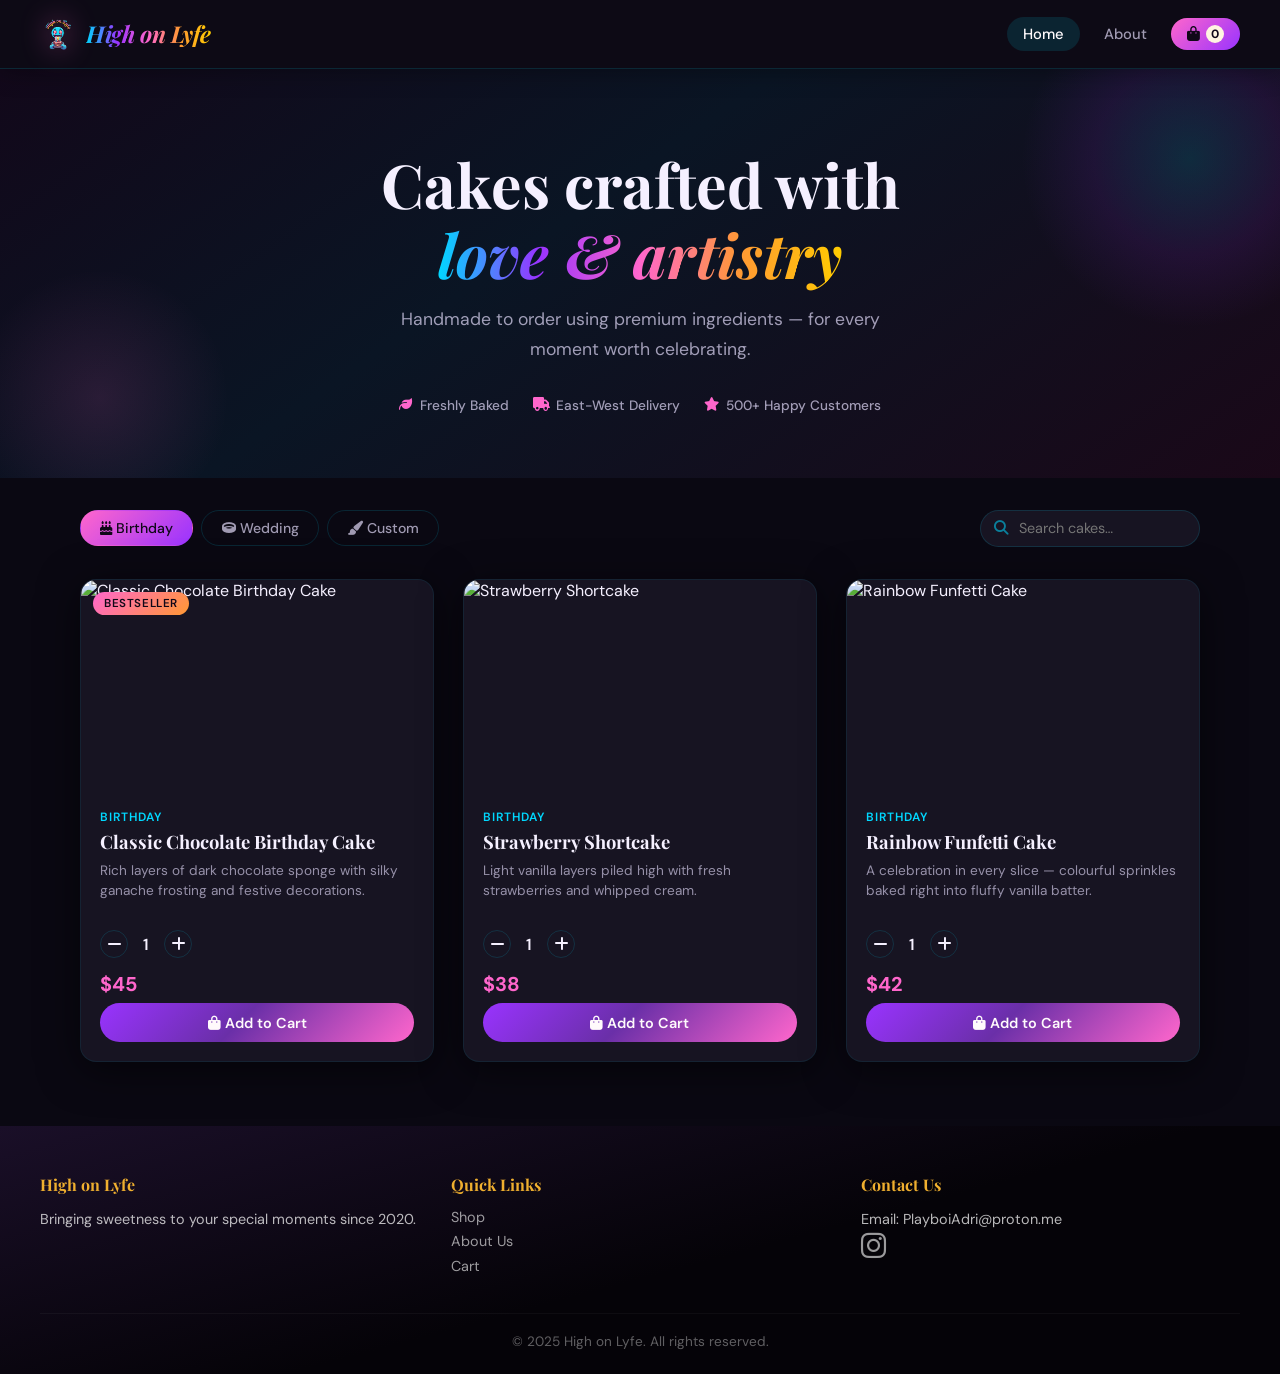
==== index.html @ c01b578d "Add files via upload" ====
<!DOCTYPE html>
<html lang="en">
<head>
  <meta charset="UTF-8">
  <meta name="viewport" content="width=device-width, initial-scale=1.0">
  <title>High on Lyfe— Artisan Cake Shop</title>
  <link rel="icon" type="image/png" href="img/Logo.png">
  <link rel="stylesheet" href="https://cdnjs.cloudflare.com/ajax/libs/font-awesome/6.4.0/css/all.min.css">
  <link rel="stylesheet" href="css/common.css">
  <link rel="stylesheet" href="css/index.css">
</head>
<body>
  <nav class="navbar">
    <div class="nav-brand">
      <a href="index.html" class="brand-lockup" aria-label="High on Lyfe home">
        <img class="brand-logo-img" src="img/Logo.png" alt="" decoding="async">
        <span class="brand-name" aria-hidden="true">High on Lyfe</span>
      </a>
    </div>
    <div class="nav-links">
      <a href="index.html" class="active">Home</a>
      <a href="about.html">About</a>
      <div class="cart-icon"><a href="cart.html"><i class="fas fa-shopping-bag"></i><span class="cart-count">0</span></a></div>
    </div>
  </nav>
  <section class="hero">
    <div class="hero-text">
      <h2>Cakes crafted with<br><em>love &amp; artistry</em></h2>
      <p>Handmade to order using premium ingredients — for every moment worth celebrating.</p>
    </div>
    <div class="hero-badges">
      <span><i class="fas fa-leaf"></i> Freshly Baked</span>
      <span><i class="fas fa-truck"></i> East-West Delivery</span>
      <span><i class="fas fa-star"></i> 500+ Happy Customers</span>
    </div>
  </section>
  <div class="filters-wrapper">
    <div class="category-tabs">
      <button class="tab-btn active" data-category="birthday"><i class="fas fa-birthday-cake"></i> Birthday</button>
      <button class="tab-btn" data-category="wedding"><i class="fas fa-ring"></i> Wedding</button>
      <button class="tab-btn" data-category="custom"><i class="fas fa-paint-brush"></i> Custom</button>
    </div>
    <div class="search-box">
      <i class="fas fa-search"></i>
      <input type="text" id="search" placeholder="Search cakes…">
    </div>
  </div>
  <section class="products-section">
    <div class="products-grid" id="products-container"></div>
  </section>
  <footer>
    <div class="footer-content">
      <div class="footer-section"><h3>High on Lyfe</h3><p>Bringing sweetness to your special moments since 2020.</p></div>
      <div class="footer-section"><h3>Quick Links</h3><a href="index.html">Shop</a><a href="about.html">About Us</a><a href="cart.html">Cart</a></div>
      <div class="footer-section"><h3>Contact Us</h3><p>Email: PlayboiAdri@proton.me</p><a class="btn text-white btn-floating m-1"  href="https://www.instagram.com/ss00ss62?igsh=OXA2djl1YWgwNTIw" role="button">
        <i class="fab fa-instagram fa-2x"></i></a></div>
    </div>
    <div class="footer-bottom"><p>&copy; 2025 High on Lyfe. All rights reserved.</p></div>
  </footer>
  <script>const products = [
  { id:1, title:'Classic Chocolate Birthday Cake', category:'birthday', price:45, description:'Rich layers of dark chocolate sponge with silky ganache frosting and festive decorations.', image:'https://images.unsplash.com/photo-1578985545062-69928b1d9587?auto=format&fit=crop&w=600', badge:'Bestseller' },
  { id:2, title:'Strawberry Shortcake', category:'birthday', price:38, description:'Light vanilla layers piled high with fresh strawberries and whipped cream.', image:'https://images.unsplash.com/photo-1565958011703-44f9829ba187?auto=format&fit=crop&w=600', badge:null },
  { id:3, title:'Rainbow Funfetti Cake', category:'birthday', price:42, description:'A celebration in every slice — colourful sprinkles baked right into fluffy vanilla batter.', image:'https://images.unsplash.com/photo-1558301211-0d8c8ddee6ec?auto=format&fit=crop&w=600', badge:null },
  { id:4, title:'Elegant White Wedding Cake', category:'wedding', price:195, description:'Three-tier ivory fondant masterpiece adorned with delicate sugar flowers.', image:'https://images.unsplash.com/photo-1464349095431-e9a21285b5f3?auto=format&fit=crop&w=600', badge:'Premium' },
  { id:5, title:'Rustic Naked Wedding Cake', category:'wedding', price:165, description:'Exposed sponge tiers decorated with fresh florals and eucalyptus for a boho vibe.', image:'https://images.unsplash.com/photo-1519671482749-fd09be7ccebf?auto=format&fit=crop&w=600', badge:null },
  { id:6, title:'Gold Drip Wedding Cake', category:'wedding', price:220, description:'Luxurious dark chocolate tiers with edible gold drip and handcrafted sugar roses.', image:'https://images.unsplash.com/photo-1515934751635-c81c6bc9a2d8?auto=format&fit=crop&w=600', badge:'Luxury' },
  { id:7, title:'Custom Photo Cake', category:'custom', price:65, description:'Your favourite photo printed on a smooth fondant panel — fully personalised.', image:'https://images.unsplash.com/photo-1588195538326-c5b1e9f80a1b?auto=format&fit=crop&w=600', badge:null },
  { id:8, title:'Name & Number Cake', category:'custom', price:55, description:'Bold numerals and hand-piped names make every milestone unforgettable.', image:'https://images.unsplash.com/photo-1614707267537-b85aaf00c4b7?auto=format&fit=crop&w=600', badge:null },
  { id:9, title:'Character Sculpted Cake', category:'custom', price:95, description:'Bring your favourite character to life with our hand-sculpted fondant art.', image:'https://images.unsplash.com/photo-1571115177098-24ec42ed204d?auto=format&fit=crop&w=600', badge:'Popular' }
];

function getCart() { return JSON.parse(localStorage.getItem('sweetdelights_cart')) || []; }
function saveCart(cart) { localStorage.setItem('sweetdelights_cart', JSON.stringify(cart)); }
function getCartCount() { return getCart().reduce((s,i) => s + i.quantity, 0); }
function updateCartBadge() { document.querySelectorAll('.cart-count').forEach(b => b.textContent = getCartCount()); }

function showToast(msg, icon='fa-check-circle') {
  let t = document.querySelector('.toast');
  if (!t) { t = document.createElement('div'); t.className = 'toast'; document.body.appendChild(t); }
  t.innerHTML = `<i class="fas ${icon}"></i> ${msg}`;
  t.classList.add('show');
  clearTimeout(t._to);
  t._to = setTimeout(() => t.classList.remove('show'), 2800);
}

function addToCart(productId, quantity) {
  const p = products.find(x => x.id === productId);
  if (!p) return;
  const cart = getCart();
  const ex = cart.find(i => i.id === productId);
  if (ex) ex.quantity += quantity;
  else cart.push({ id:p.id, title:p.title, price:p.price, image:p.image, quantity });
  saveCart(cart);
  updateCartBadge();
  showToast(p.title + ' added to cart');
}

// quantities lives here in global scope so onclick handlers can always reach it
const quantities = {};
products.forEach(p => { quantities[p.id] = 1; });

window.changeQty = function(id, delta) {
  quantities[id] = Math.max(1, (quantities[id] || 1) + delta);
  const el = document.getElementById('qty-' + id);
  if (el) el.textContent = quantities[id];
};

// called by the Add to Cart button — reads live quantity at click time
window.addToCartFromCard = function(id) {
  addToCart(id, quantities[id] || 1);
};

function initIndexPage() {
  const container = document.getElementById('products-container');
  if (!container) return;
  const tabsWrapper = document.querySelector('.category-tabs');
  const searchInput = document.getElementById('search');
  let activeCategory = 'birthday';

  function renderProducts() {
    const q = searchInput ? searchInput.value.toLowerCase().trim() : '';
    const filtered = products.filter(p => {
      const mc = activeCategory === 'all' || p.category === activeCategory;
      const mq = !q || p.title.toLowerCase().includes(q) || p.description.toLowerCase().includes(q);
      return mc && mq;
    });
    if (!filtered.length) {
      container.innerHTML = '<div class="empty-state"><i class="fas fa-search"></i><p>No cakes found. Try a different search.</p></div>';
      return;
    }
    container.innerHTML = filtered.map(p => `
      <div class="product-card">
        <div class="product-img-wrap">
          <img src="${p.image}" alt="${p.title}" loading="lazy">
          ${p.badge ? `<span class="product-badge">${p.badge}</span>` : ''}
        </div>
        <div class="product-info">
          <span class="product-category">${p.category}</span>
          <h3 class="product-title">${p.title}</h3>
          <p class="product-desc">${p.description}</p>
          <div class="qty-controls">
            <button class="qty-btn" onclick="changeQty(${p.id},-1)"><i class="fas fa-minus"></i></button>
            <span class="qty-display" id="qty-${p.id}">${quantities[p.id]}</span>
            <button class="qty-btn" onclick="changeQty(${p.id},1)"><i class="fas fa-plus"></i></button>
          </div>
          <div class="product-footer"><span class="product-price">$${p.price}</span></div>
          <button class="add-to-cart-btn" onclick="addToCartFromCard(${p.id})">
            <i class="fas fa-shopping-bag"></i> Add to Cart
          </button>
        </div>
      </div>`).join('');
  }


  if (tabsWrapper) {
    tabsWrapper.querySelectorAll('.tab-btn').forEach(btn => {
      btn.addEventListener('click', () => {
        tabsWrapper.querySelectorAll('.tab-btn').forEach(b => b.classList.remove('active'));
        btn.classList.add('active');
        activeCategory = btn.dataset.category;
        renderProducts();
      });
    });
  }
  if (searchInput) searchInput.addEventListener('input', renderProducts);
  renderProducts();
}

document.addEventListener('DOMContentLoaded', () => { updateCartBadge(); initIndexPage(); });
</script>
</body>
</html>
---- css/common.css ----
@import url('https://fonts.googleapis.com/css2?family=Playfair+Display:ital,wght@0,400;0,700;1,400&family=DM+Sans:wght@300;400;500;600&display=swap');

:root {
  /* Logo palette */
  --cyan: #00d8ff;
  --pink: #ff66cc;
  --purple: #9933ff;
  --orange: #ff9933;
  --yellow: #ffcc00;
  --chocolate: #3d2618;
  --cream-light: #fff5e1;
  --void: #050508;

  /* Semantic tokens (dark UI, names kept for existing pages) */
  --cream: #0a0812;
  --white: #171422;
  --deep: #f5f0ff;
  --mocha: rgba(232, 224, 255, 0.68);
  --rose: #ff66cc;
  --blush: #00d8ff;
  --sage: #00d8ff;
  --gold: #ffcc00;
  --ink: #fffafc;
  --on-accent: #100818;
  --shadow: 0 8px 40px rgba(0, 0, 0, 0.55);
  --radius: 16px;
  --line: rgba(0, 216, 255, 0.14);
  --footer-bg: linear-gradient(165deg, #1a0f28 0%, #050308 55%);
}

*, *::before, *::after { margin: 0; padding: 0; box-sizing: border-box; }
html { scroll-behavior: smooth; }
body { font-family: 'DM Sans', sans-serif; background: var(--cream); color: var(--deep); min-height: 100vh; }

.navbar { background: rgba(14, 11, 22, 0.94); backdrop-filter: blur(12px); padding: 1rem 2.5rem; display: flex; justify-content: space-between; align-items: center; position: sticky; top: 0; z-index: 100; border-bottom: 1px solid var(--line); box-shadow: 0 2px 24px rgba(0,0,0,0.35); }
.nav-brand { display: flex; align-items: center; min-width: 0; }
.brand-lockup { display: inline-flex; align-items: center; gap: 0.65rem; text-decoration: none; min-width: 0; }
.brand-lockup:focus-visible { outline: 2px solid var(--cyan); outline-offset: 4px; border-radius: 8px; }
.brand-logo-img { height: 2.25rem; width: auto; display: block; object-fit: contain; flex-shrink: 0; filter: drop-shadow(0 0 14px rgba(255,102,204,0.4)); }
.brand-name {
  font-family: 'Playfair Display', serif;
  font-size: clamp(1.05rem, 2.8vw, 1.45rem);
  font-weight: 700;
  font-style: italic;
  letter-spacing: -0.02em;
  line-height: 1.1;
  white-space: nowrap;
  background: linear-gradient(90deg, var(--cyan), var(--purple), var(--pink), var(--orange), var(--yellow));
  -webkit-background-clip: text;
  background-clip: text;
  -webkit-text-fill-color: transparent;
}
.nav-links { display: flex; align-items: center; gap: 0.5rem; }
.nav-links a { font-size: 0.92rem; font-weight: 500; color: var(--mocha); text-decoration: none; padding: 0.45rem 1rem; border-radius: 50px; transition: all 0.2s; }
.nav-links a:hover, .nav-links a.active { background: rgba(0, 216, 255, 0.12); color: var(--ink); }
.cart-icon { position: relative; }
.cart-icon a { display: flex; align-items: center; gap: 0.4rem; background: linear-gradient(135deg, var(--pink), var(--purple)); color: var(--on-accent) !important; padding: 0.45rem 1rem !important; border-radius: 50px; font-weight: 600; }
.cart-icon a:hover { filter: brightness(1.12); }
.cart-count { background: var(--cream-light); color: var(--on-accent); border-radius: 50px; font-size: 0.75rem; font-weight: 700; min-width: 18px; height: 18px; display: inline-flex; align-items: center; justify-content: center; padding: 0 4px; }

footer { background: var(--footer-bg); color: rgba(255,255,255,0.72); padding: 3rem 2.5rem 1.5rem; }
.footer-content { max-width: 1200px; margin: 0 auto; display: grid; grid-template-columns: repeat(auto-fit, minmax(200px, 1fr)); gap: 2rem; margin-bottom: 2rem; }
.footer-section h3 { font-family: 'Playfair Display', serif; color: #efaf2f; margin-bottom: 0.8rem; font-size: 1rem; }
.footer-section a { color: rgba(255,255,255,0.6); text-decoration: none; display: block; margin-bottom: 0.4rem; font-size: 0.9rem; transition: color 0.2s; }
.footer-section a:hover { color: var(--cyan); }
.footer-section p { font-size: 0.9rem; line-height: 1.6; }
.footer-bottom { border-top: 1px solid rgba(255,255,255,0.08); padding-top: 1.2rem; text-align: center; font-size: 0.85rem; opacity: 0.5; }

.toast { position: fixed; bottom: 2rem; right: 2rem; background: var(--white); color: var(--deep); border: 1px solid var(--line); padding: 0.85rem 1.4rem; border-radius: 50px; font-size: 0.9rem; font-weight: 500; box-shadow: var(--shadow); transform: translateY(80px); opacity: 0; transition: all 0.35s cubic-bezier(0.34,1.56,0.64,1); z-index: 999; display: flex; align-items: center; gap: 0.6rem; }
.toast.show { transform: translateY(0); opacity: 1; }
.toast i { color: var(--gold); }

/* Custom modal (replaces alert / confirm) */
body.hy-modal-open { overflow: hidden; }
.hy-modal-overlay { position: fixed; inset: 0; z-index: 10000; display: flex; align-items: center; justify-content: center; padding: 1.5rem; background: rgba(5, 4, 12, 0.78); backdrop-filter: blur(8px); opacity: 0; visibility: hidden; pointer-events: none; transition: opacity 0.25s ease, visibility 0.25s ease; }
.hy-modal-overlay.is-open { opacity: 1; visibility: visible; pointer-events: auto; }
.hy-modal { width: 100%; max-width: 400px; background: linear-gradient(165deg, #1e1830 0%, #14101f 100%); border: 1px solid rgba(0, 216, 255, 0.22); border-radius: var(--radius); box-shadow: 0 24px 64px rgba(0, 0, 0, 0.65), 0 0 0 1px rgba(255, 102, 204, 0.12); padding: 1.5rem 1.5rem 1.35rem; transform: scale(0.94) translateY(8px); transition: transform 0.28s cubic-bezier(0.34, 1.2, 0.64, 1); }
.hy-modal-overlay.is-open .hy-modal { transform: scale(1) translateY(0); }
.hy-modal-title { font-family: 'Playfair Display', serif; font-size: 1.25rem; color: var(--deep); margin-bottom: 0.65rem; line-height: 1.25; }
.hy-modal-text { font-size: 0.95rem; color: var(--mocha); line-height: 1.55; margin-bottom: 1.35rem; }
.hy-modal-actions { display: flex; justify-content: flex-end; gap: 0.6rem; flex-wrap: wrap; }
.hy-modal-btn { font-family: 'DM Sans', sans-serif; font-size: 0.9rem; font-weight: 600; padding: 0.55rem 1.25rem; border-radius: 50px; border: none; cursor: pointer; transition: filter 0.2s, transform 0.15s; }
.hy-modal-btn:active { transform: scale(0.97); }
.hy-modal-btn-ghost { background: transparent; color: var(--mocha); border: 1.5px solid var(--line); }
.hy-modal-btn-ghost:hover { color: var(--deep); border-color: rgba(0, 216, 255, 0.35); background: rgba(0, 216, 255, 0.06); }
.hy-modal-btn-primary { background: linear-gradient(135deg, var(--pink), var(--purple)); color: var(--on-accent); }
.hy-modal-btn-primary:hover { filter: brightness(1.1); }

@media (max-width: 700px) { .confirm-layout { grid-template-columns: 1fr; } }
@media (max-width: 600px) {
  .navbar { padding: 0.8rem 1.2rem; }
  .brand-name { font-size: clamp(0.95rem, 4.2vw, 1.2rem); }
  .filters-wrapper { padding: 1.2rem 1.2rem 0.5rem; }
  .products-section { padding: 0.5rem 1.2rem 3rem; }
  .hero { padding: 3rem 1.5rem 2.5rem; }
  .page-container, .about-content { padding: 0 1.2rem; }
  .confirm-layout { padding: 0 1.2rem; }
  .form-row { grid-template-columns: 1fr; }
  .cart-item { grid-template-columns: 70px 1fr; }
  .cart-item-controls { grid-column: 1 / -1; flex-direction: row; justify-content: space-between; }
}
---- css/index.css ----
/* INDEX */
.hero { background: linear-gradient(145deg, #12081a 0%, #0a1524 42%, #1a0818 100%); padding: 5rem 2.5rem 4rem; text-align: center; position: relative; overflow: hidden; }
.hero::before { content: ''; position: absolute; top: -80px; right: -80px; width: 340px; height: 340px; border-radius: 50%; background: radial-gradient(circle, rgba(0,216,255,0.14) 0%, rgba(153,51,255,0.1) 40%, transparent 70%); }
.hero::after { content: ''; position: absolute; bottom: -60px; left: -40px; width: 280px; height: 280px; border-radius: 50%; background: radial-gradient(circle, rgba(255,102,204,0.12) 0%, transparent 65%); }
.hero h2 { font-family: 'Playfair Display', serif; font-size: clamp(2.2rem, 5vw, 3.8rem); color: var(--deep); line-height: 1.15; margin-bottom: 1rem; position: relative; z-index: 1; }
.hero h2 em { font-style: italic; background: linear-gradient(90deg, var(--cyan), var(--purple), var(--pink), var(--orange), var(--yellow)); -webkit-background-clip: text; background-clip: text; -webkit-text-fill-color: transparent; }
.hero p { color: var(--mocha); font-size: 1.1rem; max-width: 480px; margin: 0 auto 2rem; line-height: 1.7; position: relative; z-index: 1; }
.hero-badges { display: flex; justify-content: center; gap: 1.5rem; flex-wrap: wrap; position: relative; z-index: 1; }
.hero-badges span { font-size: 0.85rem; color: var(--mocha); font-weight: 500; display: flex; align-items: center; gap: 0.4rem; }
.hero-badges span i { color: var(--pink); }

.filters-wrapper { padding: 2rem 2.5rem 1rem; max-width: 1200px; margin: 0 auto; display: flex; flex-wrap: wrap; gap: 1rem; align-items: center; justify-content: space-between; }
.category-tabs { display: flex; gap: 0.5rem; flex-wrap: wrap; }
.tab-btn { padding: 0.5rem 1.2rem; border-radius: 50px; border: 1.5px solid var(--line); background: transparent; color: var(--mocha); font-family: 'DM Sans', sans-serif; font-size: 0.88rem; font-weight: 500; cursor: pointer; transition: all 0.2s; }
.tab-btn:hover, .tab-btn.active { background: linear-gradient(135deg, var(--pink), var(--purple)); border-color: transparent; color: var(--on-accent); }
.search-box { position: relative; display: flex; align-items: center; }
.search-box i { position: absolute; left: 0.9rem; color: var(--cyan); opacity: 0.55; font-size: 0.9rem; }
.search-box input { padding: 0.55rem 1rem 0.55rem 2.4rem; border: 1.5px solid var(--line); border-radius: 50px; font-family: 'DM Sans', sans-serif; font-size: 0.9rem; background: var(--white); color: var(--deep); width: 220px; transition: border-color 0.2s, box-shadow 0.2s; }
.search-box input:focus { outline: none; border-color: var(--pink); box-shadow: 0 0 0 3px rgba(255,102,204,0.15); }

.products-section { max-width: 1200px; margin: 0 auto; padding: 1rem 2.5rem 4rem; }
.products-grid { display: grid; grid-template-columns: repeat(auto-fill, minmax(270px, 1fr)); gap: 1.8rem; }
.product-card { background: var(--white); border-radius: var(--radius); overflow: hidden; box-shadow: var(--shadow); border: 1px solid rgba(0, 216, 255, 0.08); transition: transform 0.25s, box-shadow 0.25s; display: flex; flex-direction: column; }
.product-card:hover { transform: translateY(-6px); box-shadow: 0 16px 48px rgba(0, 0, 0, 0.55), 0 0 0 1px rgba(255,102,204,0.2); }
.product-img-wrap { position: relative; overflow: hidden; height: 210px; }
.product-img-wrap img { width: 100%; height: 100%; object-fit: cover; transition: transform 0.4s; }
.product-card:hover .product-img-wrap img { transform: scale(1.05); }
.product-badge { position: absolute; top: 0.75rem; left: 0.75rem; background: linear-gradient(135deg, var(--pink), var(--orange)); color: var(--on-accent); font-size: 0.72rem; font-weight: 600; letter-spacing: 0.05em; text-transform: uppercase; padding: 0.25rem 0.7rem; border-radius: 50px; }
.product-info { padding: 1.2rem; flex: 1; display: flex; flex-direction: column; }
.product-category { font-size: 0.75rem; font-weight: 600; letter-spacing: 0.08em; text-transform: uppercase; color: var(--sage); margin-bottom: 0.3rem; }
.product-title { font-family: 'Playfair Display', serif; font-size: 1.15rem; color: var(--deep); margin-bottom: 0.4rem; line-height: 1.3; }
.product-desc { font-size: 0.85rem; color: var(--mocha); opacity: 0.9; line-height: 1.5; margin-bottom: 1rem; flex: 1; }
.product-footer { display: flex; align-items: center; justify-content: space-between; margin-top: auto; }
.product-price { font-size: 1.25rem; font-weight: 700; color: var(--pink); }
.qty-controls { display: flex; align-items: center; gap: 0.5rem; margin: 0.8rem 0; }
.qty-btn { width: 28px; height: 28px; border-radius: 50%; border: 1.5px solid var(--line); background: transparent; color: var(--deep); font-size: 1rem; cursor: pointer; display: flex; align-items: center; justify-content: center; transition: all 0.2s; }
.qty-btn:hover { background: linear-gradient(135deg, var(--pink), var(--purple)); border-color: transparent; color: var(--ink); }
.qty-display { font-weight: 600; min-width: 20px; text-align: center; }
.add-to-cart-btn { width: 100%; padding: 0.65rem; background: linear-gradient(135deg, var(--purple) 0%, #6a2fa8 45%, var(--pink) 100%); color: var(--ink); border: none; border-radius: 50px; font-family: 'DM Sans', sans-serif; font-size: 0.9rem; font-weight: 600; cursor: pointer; transition: filter 0.2s, transform 0.15s; margin-top: 0.4rem; }
.add-to-cart-btn:hover { filter: brightness(1.1); }
.add-to-cart-btn:active { transform: scale(0.98); }
.empty-state { text-align: center; padding: 4rem 2rem; color: var(--mocha); }
.empty-state i { font-size: 3rem; opacity: 0.35; margin-bottom: 1rem; display: block; color: var(--purple); }
.empty-state p { font-size: 1.1rem; opacity: 0.75; }
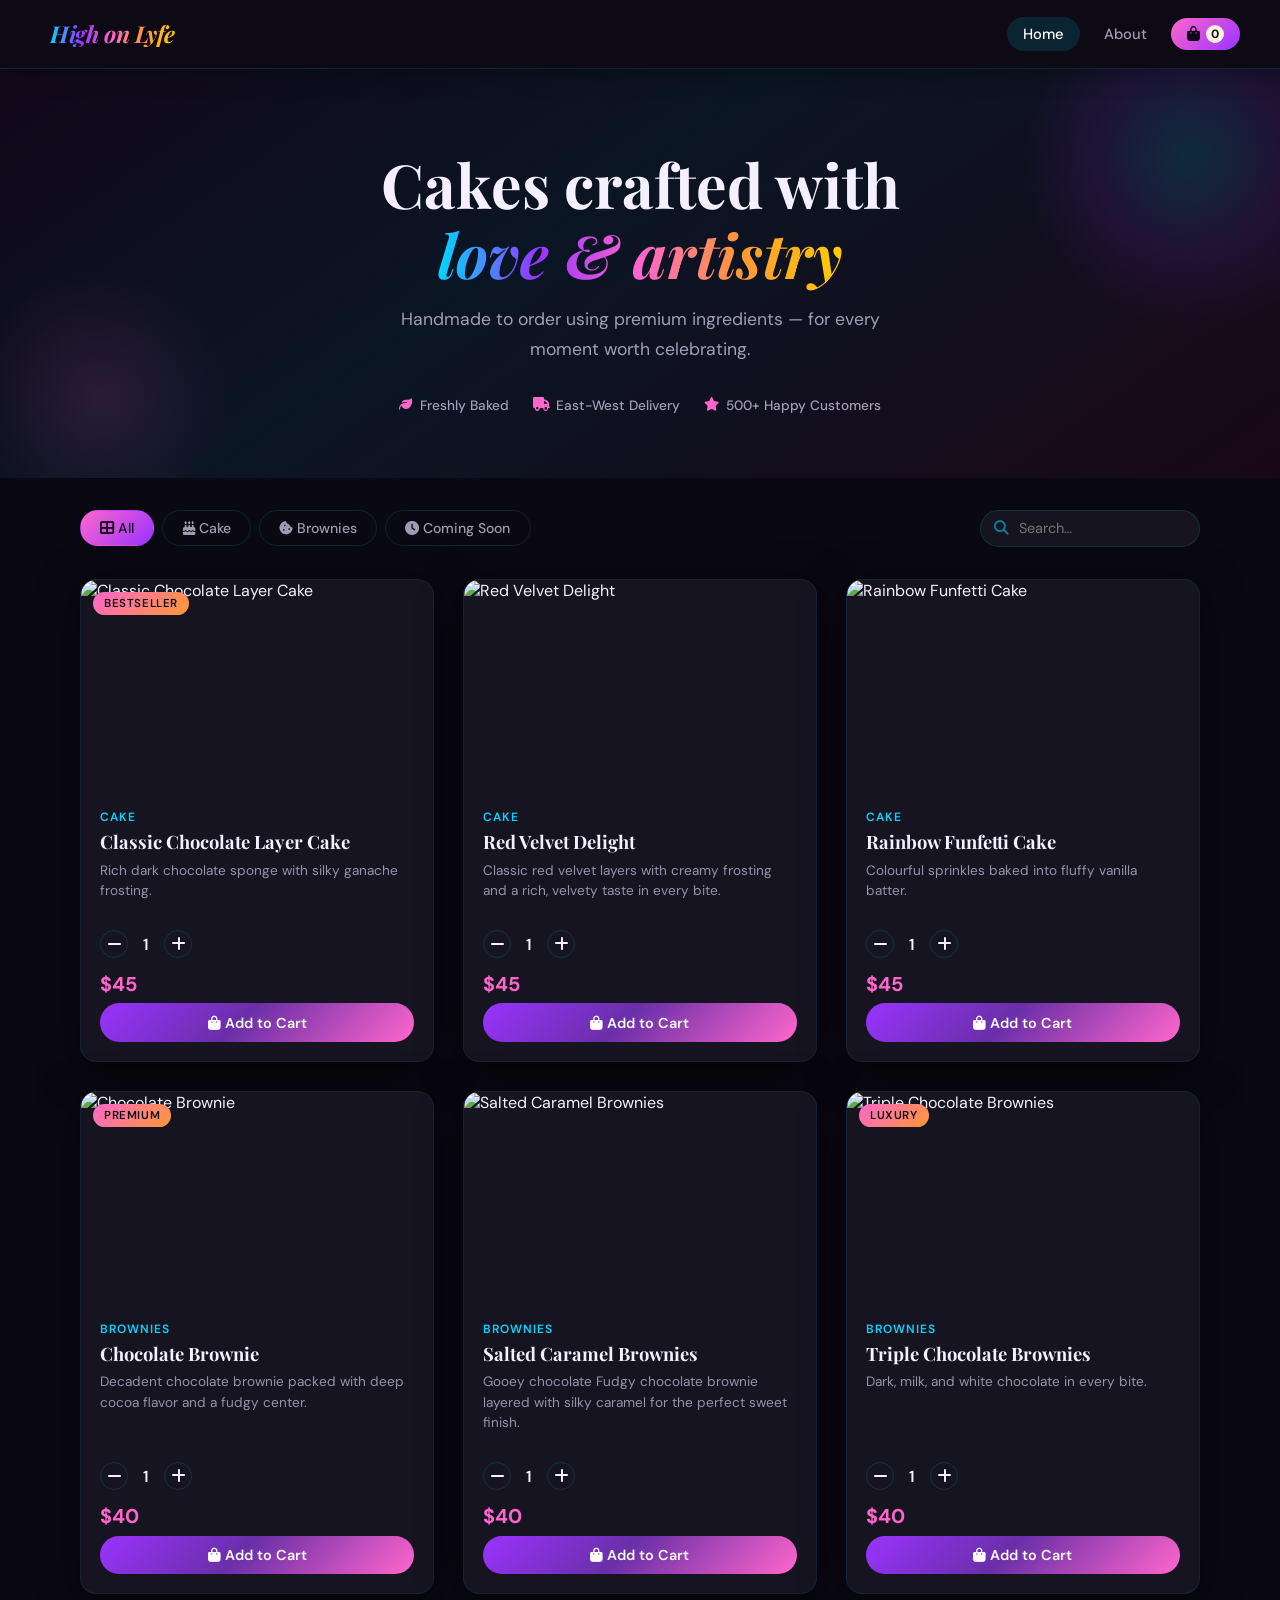
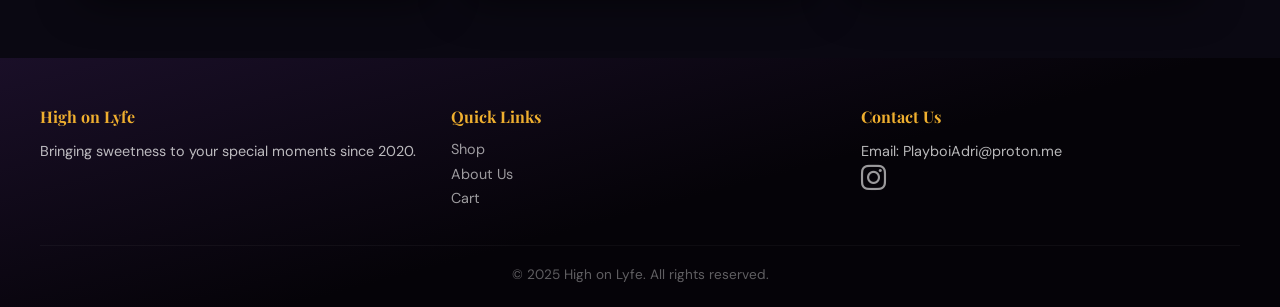
==== commit b616db32: "Update logo and product categories in index.html" ====
--- a/index.html
+++ b/index.html
@@ -4,7 +4,7 @@
   <meta charset="UTF-8">
   <meta name="viewport" content="width=device-width, initial-scale=1.0">
   <title>High on Lyfe— Artisan Cake Shop</title>
-  <link rel="icon" type="image/png" href="img/Logo.png">
+  <link rel="icon" type="image/png" href="img/Logos.png">
   <link rel="stylesheet" href="https://cdnjs.cloudflare.com/ajax/libs/font-awesome/6.4.0/css/all.min.css">
   <link rel="stylesheet" href="css/common.css">
   <link rel="stylesheet" href="css/index.css">
@@ -13,7 +13,7 @@
   <nav class="navbar">
     <div class="nav-brand">
       <a href="index.html" class="brand-lockup" aria-label="High on Lyfe home">
-        <img class="brand-logo-img" src="img/Logo.png" alt="" decoding="async">
+        <img class="brand-logo-img" src="img/Logos.png" alt="" decoding="async">
         <span class="brand-name" aria-hidden="true">High on Lyfe</span>
       </a>
     </div>
@@ -36,13 +36,14 @@
   </section>
   <div class="filters-wrapper">
     <div class="category-tabs">
-      <button class="tab-btn active" data-category="birthday"><i class="fas fa-birthday-cake"></i> Birthday</button>
-      <button class="tab-btn" data-category="wedding"><i class="fas fa-ring"></i> Wedding</button>
-      <button class="tab-btn" data-category="custom"><i class="fas fa-paint-brush"></i> Custom</button>
+      <button class="tab-btn active" data-category="all"><i class="fas fa-th-large"></i> All</button>
+      <button class="tab-btn" data-category="cake"><i class="fas fa-birthday-cake"></i> Cake</button>
+      <button class="tab-btn" data-category="brownies"><i class="fas fa-cookie-bite"></i> Brownies</button>
+      <button class="tab-btn" data-category="coming-soon"><i class="fas fa-clock"></i> Coming Soon</button>
     </div>
     <div class="search-box">
       <i class="fas fa-search"></i>
-      <input type="text" id="search" placeholder="Search cakes…">
+      <input type="text" id="search" placeholder="Search…">
     </div>
   </div>
   <section class="products-section">
@@ -58,16 +59,22 @@
     <div class="footer-bottom"><p>&copy; 2025 High on Lyfe. All rights reserved.</p></div>
   </footer>
   <script>const products = [
-  { id:1, title:'Classic Chocolate Birthday Cake', category:'birthday', price:45, description:'Rich layers of dark chocolate sponge with silky ganache frosting and festive decorations.', image:'https://images.unsplash.com/photo-1578985545062-69928b1d9587?auto=format&fit=crop&w=600', badge:'Bestseller' },
-  { id:2, title:'Strawberry Shortcake', category:'birthday', price:38, description:'Light vanilla layers piled high with fresh strawberries and whipped cream.', image:'https://images.unsplash.com/photo-1565958011703-44f9829ba187?auto=format&fit=crop&w=600', badge:null },
-  { id:3, title:'Rainbow Funfetti Cake', category:'birthday', price:42, description:'A celebration in every slice — colourful sprinkles baked right into fluffy vanilla batter.', image:'https://images.unsplash.com/photo-1558301211-0d8c8ddee6ec?auto=format&fit=crop&w=600', badge:null },
-  { id:4, title:'Elegant White Wedding Cake', category:'wedding', price:195, description:'Three-tier ivory fondant masterpiece adorned with delicate sugar flowers.', image:'https://images.unsplash.com/photo-1464349095431-e9a21285b5f3?auto=format&fit=crop&w=600', badge:'Premium' },
-  { id:5, title:'Rustic Naked Wedding Cake', category:'wedding', price:165, description:'Exposed sponge tiers decorated with fresh florals and eucalyptus for a boho vibe.', image:'https://images.unsplash.com/photo-1519671482749-fd09be7ccebf?auto=format&fit=crop&w=600', badge:null },
-  { id:6, title:'Gold Drip Wedding Cake', category:'wedding', price:220, description:'Luxurious dark chocolate tiers with edible gold drip and handcrafted sugar roses.', image:'https://images.unsplash.com/photo-1515934751635-c81c6bc9a2d8?auto=format&fit=crop&w=600', badge:'Luxury' },
-  { id:7, title:'Custom Photo Cake', category:'custom', price:65, description:'Your favourite photo printed on a smooth fondant panel — fully personalised.', image:'https://images.unsplash.com/photo-1588195538326-c5b1e9f80a1b?auto=format&fit=crop&w=600', badge:null },
-  { id:8, title:'Name & Number Cake', category:'custom', price:55, description:'Bold numerals and hand-piped names make every milestone unforgettable.', image:'https://images.unsplash.com/photo-1614707267537-b85aaf00c4b7?auto=format&fit=crop&w=600', badge:null },
-  { id:9, title:'Character Sculpted Cake', category:'custom', price:95, description:'Bring your favourite character to life with our hand-sculpted fondant art.', image:'https://images.unsplash.com/photo-1571115177098-24ec42ed204d?auto=format&fit=crop&w=600', badge:'Popular' }
+  { id:1, title:'Classic Chocolate Layer Cake', category:'cake', price:45, inStock:true, description:'Rich dark chocolate sponge with silky ganache frosting.', image:'https://images.unsplash.com/photo-1578985545062-69928b1d9587?auto=format&fit=crop&w=600', badge:'Bestseller' },
+  { id:2, title:'Red Velvet Delight', category:'cake', price:45, inStock:true, description:'Classic red velvet layers with creamy frosting and a rich, velvety taste in every bite.', image:'https://images.unsplash.com/photo-1565958011703-44f9829ba187?auto=format&fit=crop&w=600', badge:null },
+  { id:3, title:'Rainbow Funfetti Cake', category:'cake', price:45, inStock:true, description:'Colourful sprinkles baked into fluffy vanilla batter.', image:'https://images.unsplash.com/photo-1558301211-0d8c8ddee6ec?auto=format&fit=crop&w=600', badge:null },
+  { id:4, title:'Chocolate Brownie', category:'brownies', price:40, inStock:true, description:'Decadent chocolate brownie packed with deep cocoa flavor and a fudgy center.', image:'img/cbrowine.jpg', badge:'Premium' },
+  { id:5, title:'Salted Caramel Brownies', category:'brownies', price:40, inStock:true, description:'Gooey chocolate Fudgy chocolate brownie layered with silky caramel for the perfect sweet finish.', image:'img/cbrowine.jpg', badge:null },
+  { id:6, title:'Triple Chocolate Brownies', category:'brownies', price:40, inStock:true, description:'Dark, milk, and white chocolate in every bite.', image:'img/cbrowine.jpg', badge:'Luxury' },
+  { id:7, title:'Cupcakes', category:'coming-soon', price:0, description:'Assorted flavours — launching soon.', image:'https://images.unsplash.com/photo-1614707267537-b85aaf00c4b7?auto=format&fit=crop&w=600', badge:'Coming Soon' },
+  { id:8, title:'Cheesecakes', category:'coming-soon', price:0, description:'New York style and fruit-topped varieties — stay tuned.', image:'https://images.unsplash.com/photo-1588195538326-c5b1e9f80a1b?auto=format&fit=crop&w=600', badge:'Coming Soon' },
+  { id:9, title:'Cookie Boxes', category:'coming-soon', price:0, description:'Curated gift boxes — available soon.', image:'https://images.unsplash.com/photo-1571115177098-24ec42ed204d?auto=format&fit=crop&w=600', badge:'Coming Soon' }
 ];
+
+const categoryLabels = { cake: 'Cake', brownies: 'Brownies', 'coming-soon': 'Coming Soon' };
+
+function isOutOfStock(p) {
+  return p.inStock === false;
+}
 
 function getCart() { return JSON.parse(localStorage.getItem('sweetdelights_cart')) || []; }
 function saveCart(cart) { localStorage.setItem('sweetdelights_cart', JSON.stringify(cart)); }
@@ -85,7 +92,11 @@
 
 function addToCart(productId, quantity) {
   const p = products.find(x => x.id === productId);
-  if (!p) return;
+  if (!p || p.category === 'coming-soon') return;
+  if (isOutOfStock(p)) {
+    showToast(p.title + ' is out of stock', 'fa-box-open');
+    return;
+  }
   const cart = getCart();
   const ex = cart.find(i => i.id === productId);
   if (ex) ex.quantity += quantity;
@@ -115,40 +126,68 @@
   if (!container) return;
   const tabsWrapper = document.querySelector('.category-tabs');
   const searchInput = document.getElementById('search');
-  let activeCategory = 'birthday';
+  let activeCategory = 'all';
+
+  function isListedProduct(p) {
+    return p.category === 'cake' || p.category === 'brownies';
+  }
 
   function renderProducts() {
     const q = searchInput ? searchInput.value.toLowerCase().trim() : '';
     const filtered = products.filter(p => {
-      const mc = activeCategory === 'all' || p.category === activeCategory;
-      const mq = !q || p.title.toLowerCase().includes(q) || p.description.toLowerCase().includes(q);
-      return mc && mq;
+      if (q) {
+        return isListedProduct(p) && (
+          p.title.toLowerCase().includes(q) ||
+          p.description.toLowerCase().includes(q) ||
+          (categoryLabels[p.category] || '').toLowerCase().includes(q)
+        );
+      }
+      if (activeCategory === 'all') return isListedProduct(p);
+      return p.category === activeCategory;
     });
     if (!filtered.length) {
-      container.innerHTML = '<div class="empty-state"><i class="fas fa-search"></i><p>No cakes found. Try a different search.</p></div>';
+      container.innerHTML = '<div class="empty-state"><i class="fas fa-search"></i><p>No products found. Try a different search.</p></div>';
       return;
     }
-    container.innerHTML = filtered.map(p => `
-      <div class="product-card">
-        <div class="product-img-wrap">
-          <img src="${p.image}" alt="${p.title}" loading="lazy">
-          ${p.badge ? `<span class="product-badge">${p.badge}</span>` : ''}
-        </div>
-        <div class="product-info">
-          <span class="product-category">${p.category}</span>
-          <h3 class="product-title">${p.title}</h3>
-          <p class="product-desc">${p.description}</p>
+    container.innerHTML = filtered.map(p => {
+      const isComingSoon = p.category === 'coming-soon';
+      const isOOS = isOutOfStock(p);
+      const unavailable = isComingSoon || isOOS;
+      const qtyBlock = unavailable ? '' : `
           <div class="qty-controls">
             <button class="qty-btn" onclick="changeQty(${p.id},-1)"><i class="fas fa-minus"></i></button>
             <span class="qty-display" id="qty-${p.id}">${quantities[p.id]}</span>
             <button class="qty-btn" onclick="changeQty(${p.id},1)"><i class="fas fa-plus"></i></button>
-          </div>
-          <div class="product-footer"><span class="product-price">$${p.price}</span></div>
-          <button class="add-to-cart-btn" onclick="addToCartFromCard(${p.id})">
-            <i class="fas fa-shopping-bag"></i> Add to Cart
-          </button>
+          </div>`;
+      const priceBlock = isComingSoon
+        ? '<div class="product-footer"><span class="product-price product-price-soon">Coming soon</span></div>'
+        : isOOS
+          ? '<div class="product-footer"><span class="product-price product-price-soon">Out of stock</span></div>'
+          : `<div class="product-footer"><span class="product-price">$${p.price}</span></div>`;
+      const cartBtn = isComingSoon
+        ? '<button class="add-to-cart-btn" disabled><i class="fas fa-clock"></i> Coming Soon</button>'
+        : isOOS
+          ? '<button class="add-to-cart-btn" disabled><i class="fas fa-box-open"></i> Out of Stock</button>'
+          : `<button class="add-to-cart-btn" onclick="addToCartFromCard(${p.id})"><i class="fas fa-shopping-bag"></i> Add to Cart</button>`;
+      const badgeHtml = isOOS
+        ? '<span class="product-badge product-badge-oos">Out of Stock</span>'
+        : (p.badge ? `<span class="product-badge">${p.badge}</span>` : '');
+      return `
+      <div class="product-card${unavailable ? ' product-card-unavailable' : ''}">
+        <div class="product-img-wrap">
+          <img src="${p.image}" alt="${p.title}" loading="lazy">
+          ${badgeHtml}
         </div>
-      </div>`).join('');
+        <div class="product-info">
+          <span class="product-category">${categoryLabels[p.category] || p.category}</span>
+          <h3 class="product-title">${p.title}</h3>
+          <p class="product-desc">${p.description}</p>
+          ${qtyBlock}
+          ${priceBlock}
+          ${cartBtn}
+        </div>
+      </div>`;
+    }).join('');
   }
 
 
@@ -169,4 +208,4 @@
 document.addEventListener('DOMContentLoaded', () => { updateCartBadge(); initIndexPage(); });
 </script>
 </body>
-</html>+</html>
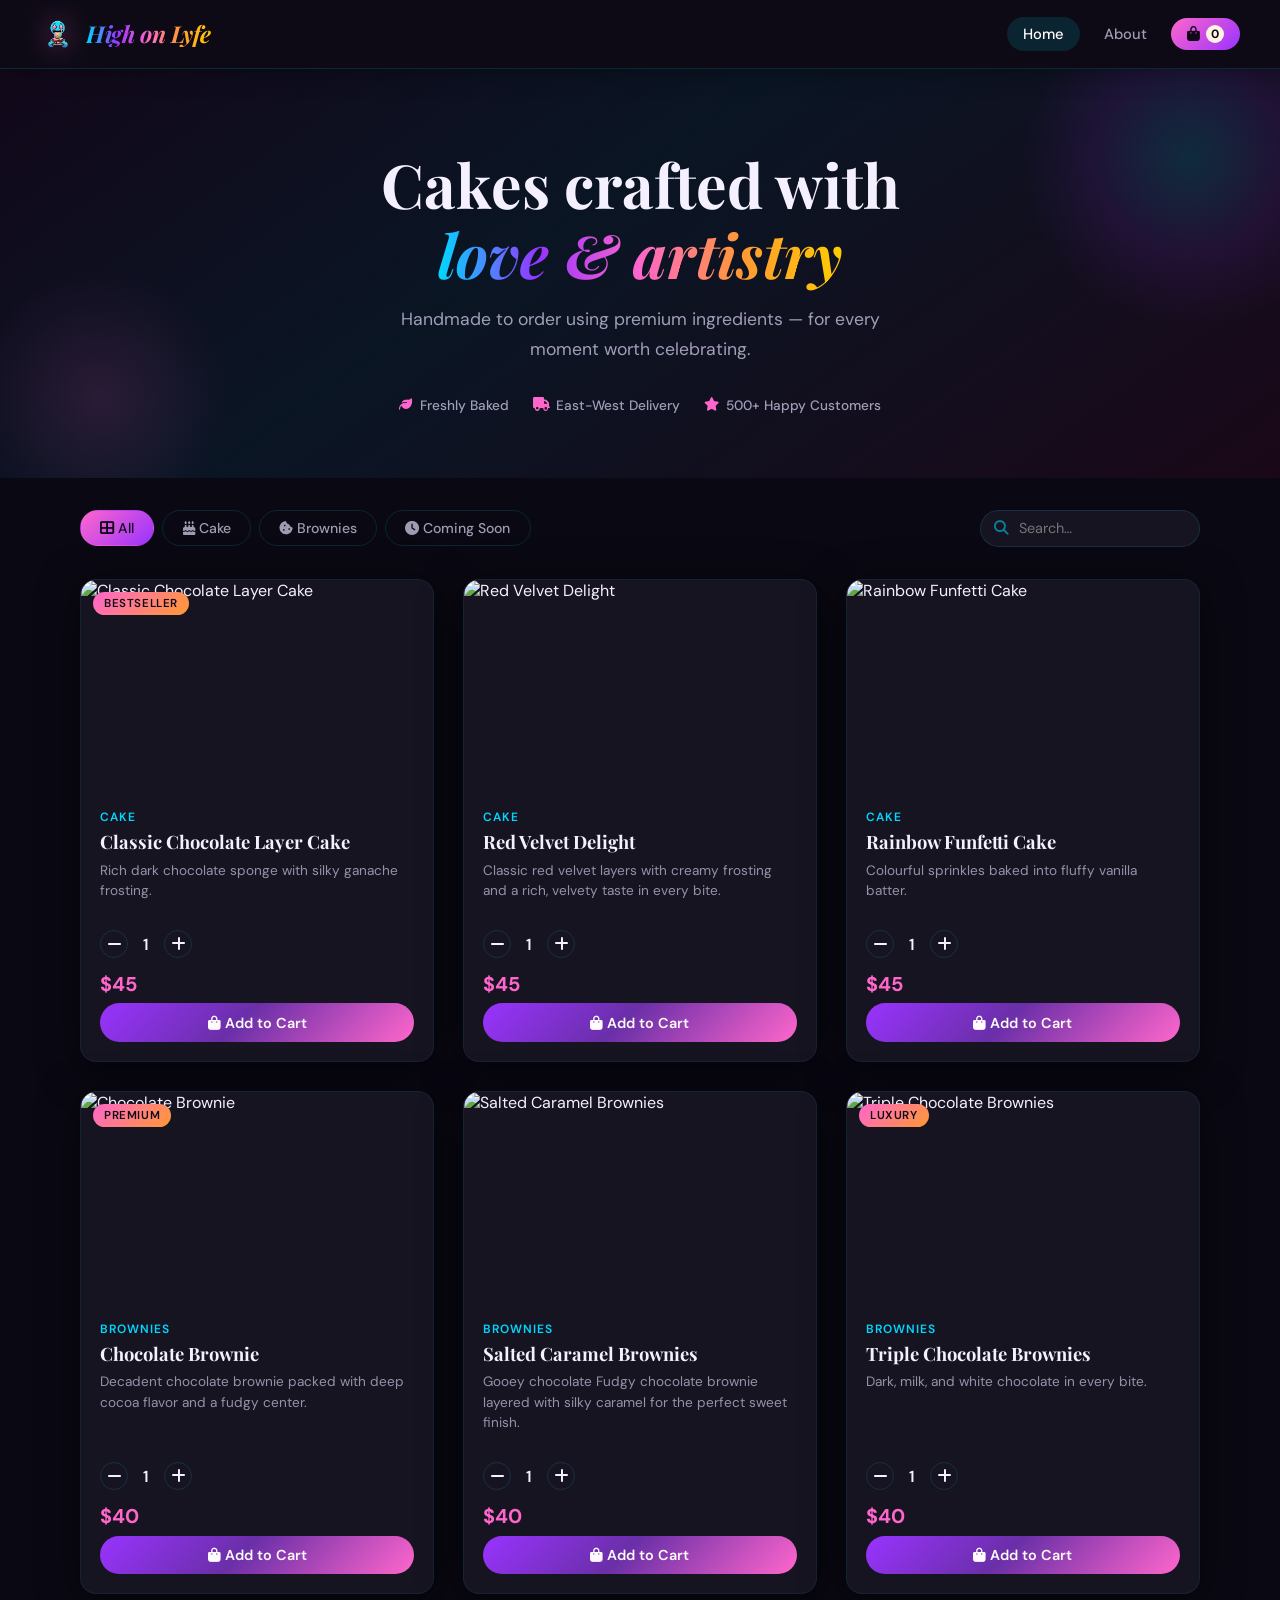
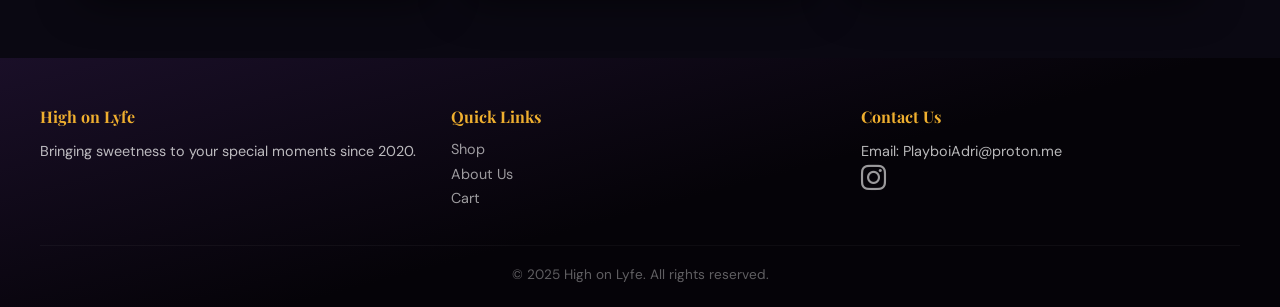
==== commit 564583b9: "Update index.html" ====
--- a/index.html
+++ b/index.html
@@ -4,7 +4,7 @@
   <meta charset="UTF-8">
   <meta name="viewport" content="width=device-width, initial-scale=1.0">
   <title>High on Lyfe— Artisan Cake Shop</title>
-  <link rel="icon" type="image/png" href="img/Logos.png">
+  <link rel="icon" type="image/png" href="img/Est.png">
   <link rel="stylesheet" href="https://cdnjs.cloudflare.com/ajax/libs/font-awesome/6.4.0/css/all.min.css">
   <link rel="stylesheet" href="css/common.css">
   <link rel="stylesheet" href="css/index.css">
--- a/css/index.css
+++ b/css/index.css
@@ -39,6 +39,12 @@
 .add-to-cart-btn { width: 100%; padding: 0.65rem; background: linear-gradient(135deg, var(--purple) 0%, #6a2fa8 45%, var(--pink) 100%); color: var(--ink); border: none; border-radius: 50px; font-family: 'DM Sans', sans-serif; font-size: 0.9rem; font-weight: 600; cursor: pointer; transition: filter 0.2s, transform 0.15s; margin-top: 0.4rem; }
 .add-to-cart-btn:hover { filter: brightness(1.1); }
 .add-to-cart-btn:active { transform: scale(0.98); }
+.add-to-cart-btn:disabled { opacity: 0.65; cursor: not-allowed; filter: none; }
+.add-to-cart-btn:disabled:hover { filter: none; }
+.product-price-soon { font-style: italic; opacity: 0.85; }
+.product-card-unavailable { opacity: 0.88; }
+.product-card-unavailable .product-img-wrap img { filter: grayscale(0.35); }
+.product-badge-oos { background: var(--mocha); color: var(--white); }
 .empty-state { text-align: center; padding: 4rem 2rem; color: var(--mocha); }
 .empty-state i { font-size: 3rem; opacity: 0.35; margin-bottom: 1rem; display: block; color: var(--purple); }
 .empty-state p { font-size: 1.1rem; opacity: 0.75; }
